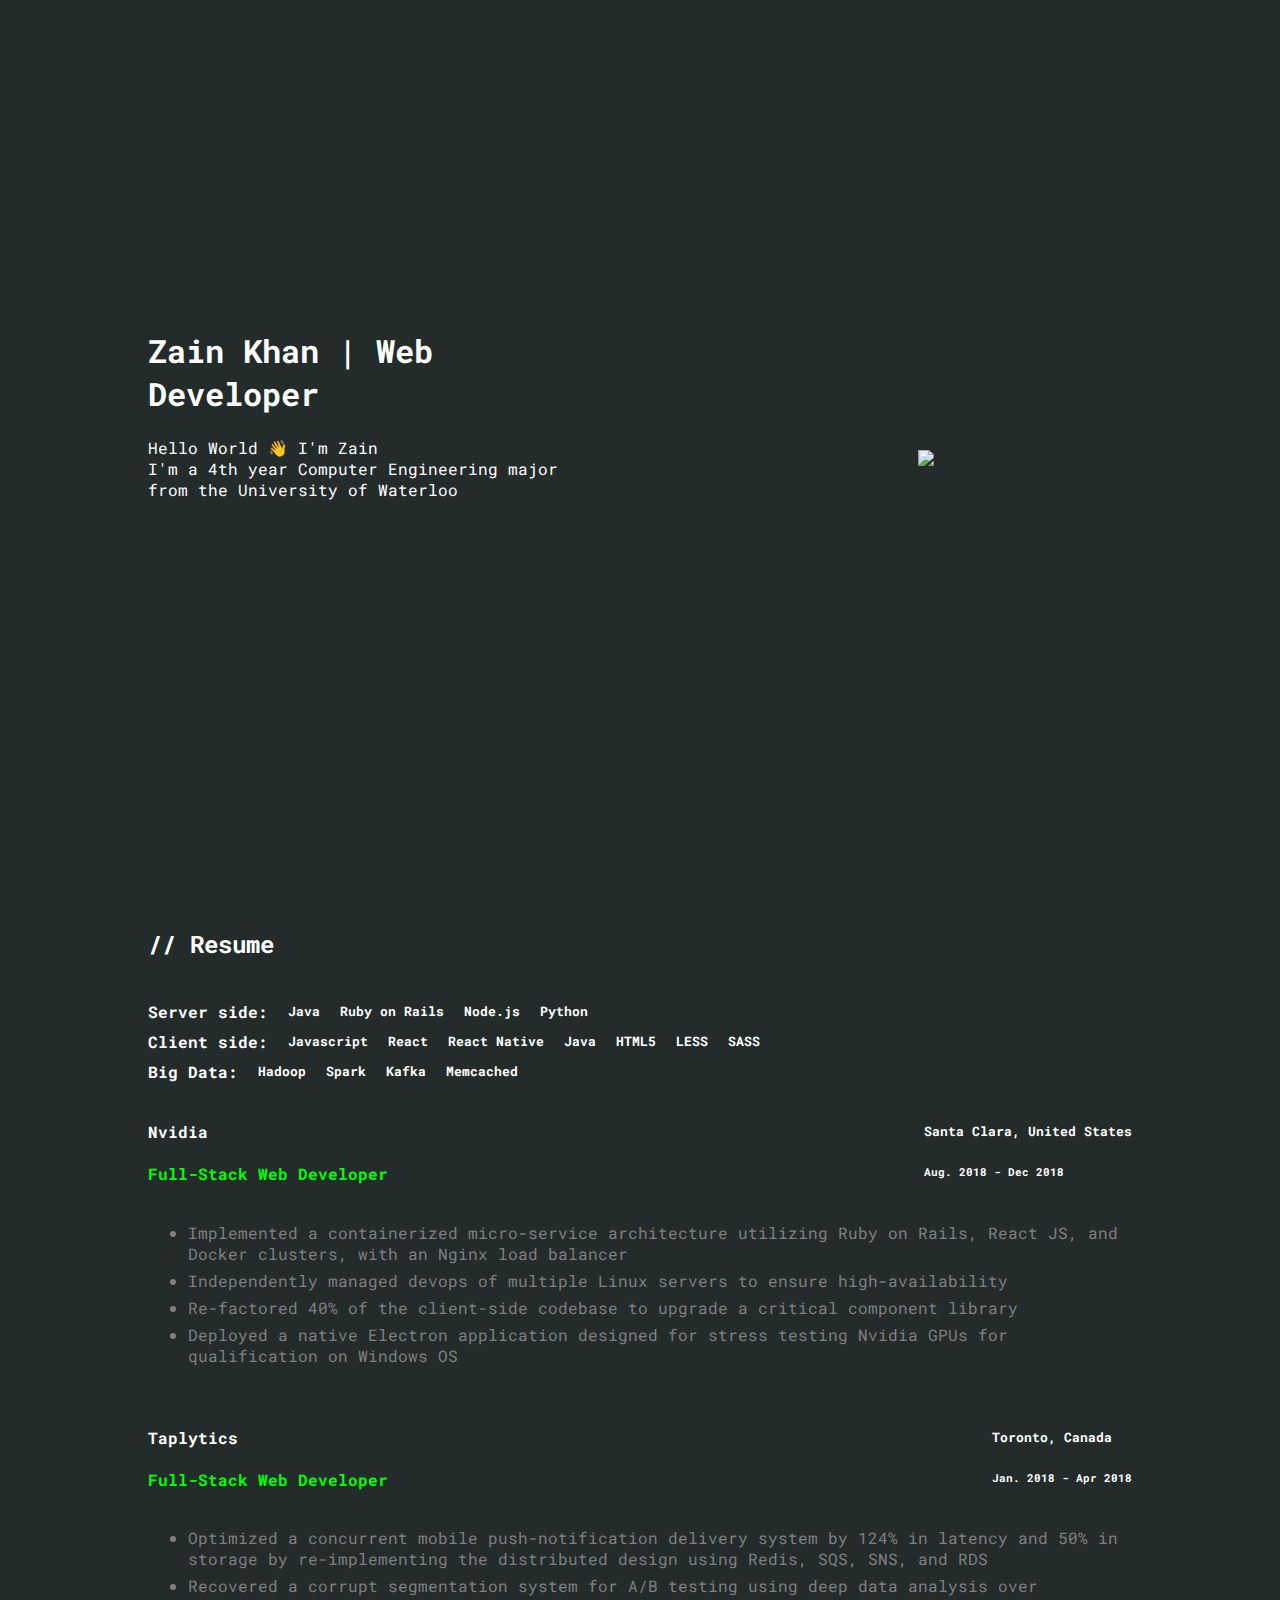
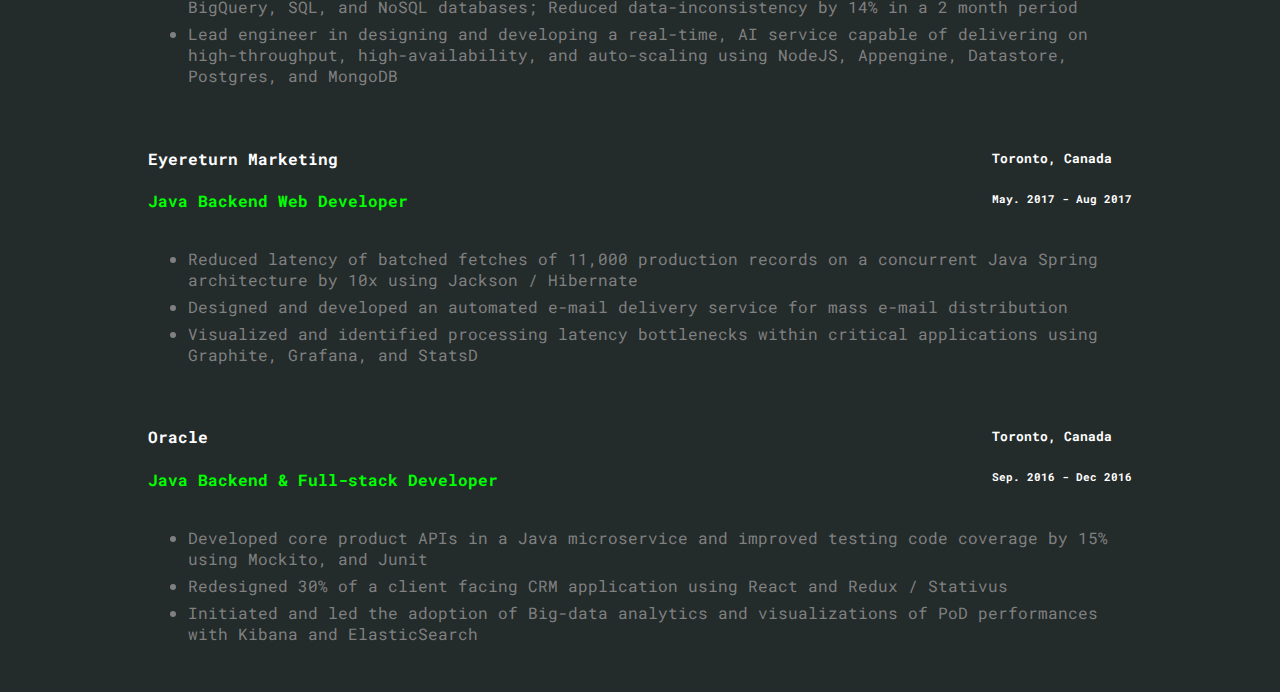
==== index.html @ 13988e7b "Changed site layout again" ====
<html>
    <head>
        <link rel="stylesheet" type="text/css" href="new-style.css">
        <link rel="stylesheet" type="text/css" href="loader.css">
        <link href='https://fonts.googleapis.com/css?family=Roboto Mono' rel='stylesheet'>
        <script src="https://cdnjs.cloudflare.com/ajax/libs/jquery/3.4.1/jquery.min.js">
        </script>
        <script src="https://unpkg.com/scrollreveal"></script>
        <title>Zain's Portfolio</title>
    </head>
    <body>
<!--
        <div class="loading-container">
            <div class="holder">
                <div class="box"></div>
            </div>
            <div class="holder">
                <div class="box"></div>
            </div>
            <div class="holder">
                <div class="box"></div>
            </div>
        </div>
-->
        <div class="main-container">
            <header>
                <div class="bio">
                    <h1 class="anim my-name">Zain Khan | Web Developer</h1>
                    <p class="anim">
                        Hello World 👋 I'm Zain<br>
                        I'm a 4th year Computer Engineering major from the University of Waterloo <br>
<!--                        I specialize in Backend & Frontend web development-->
                    </p>
                </div>
                <img class="anim profile-pic" src="https://picsum.photos/300/400">
            </header>
            <div class="resume">
                <h2>// Resume</h2>
                <div class="anim skills">
                    <div class="skill-section"> <!-- repeatable -->
                        <section class="skill-body">
                            <h4>Server side:</h4>
                            <div class="skill">
                                <h5>Java</h5>
                            </div>
                            <div class="skill">
                                <h5>Ruby on Rails</h5>
                            </div>
                            <div class="skill">
                                <h5>Node.js</h5>
                            </div>
                            <div class="skill">
                                <h5>Python</h5>
                            </div>
                        </section>
                    </div>
                    <div class="skill-section"> <!-- repeatable -->
                        <section class="skill-body">
                            <h4>Client side:</h4>
                            <div class="skill">
                                <h5>Javascript</h5>
                            </div>
                            <div class="skill">
                                <h5>React</h5>
                            </div>
                            <div class="skill">
                                <h5>React Native</h5>
                            </div>
                            <div class="skill">
                                <h5>Java</h5>
                            </div>
                            <div class="skill">
                                <h5>HTML5</h5>
                            </div>
                            <div class="skill">
                                <h5>LESS</h5>
                            </div>
                            <div class="skill">
                                <h5>SASS</h5>
                            </div>
                        </section>
                    </div>
                    <div class="skill-section"> <!-- repeatable -->
                        <section class="skill-body">
                            <h4>Big Data:</h4>
                            <div class="skill">
                                <h5>Hadoop</h5>
                            </div>
                            <div class="skill">
                                <h5>Spark</h5>
                            </div>
                            <div class="skill">
                                <h5>Kafka</h5>
                            </div>
                            <div class="skill">
                                <h5>Memcached</h5>
                            </div>
                        </section>
                    </div>
                </div>
                <div class="anim experience">
                    <div class="job">
                        <div class="job-meta">
                            <div class="job-meta-left">
                                <h4 class="job-name">Nvidia</h4>
                                <h4 class="job-title">Full-Stack Web Developer</h4>
                            </div>
                            <div class="job-meta-right">
                                <h5 class="job-location">Santa Clara, United States</h5>
                                <h6 class="job-date">Aug. 2018 - Dec 2018</h6>
                            </div>
                        </div>
                        <div class="job-body">
                            <ul>
                                <li>Implemented a containerized micro-service architecture utilizing Ruby on Rails, React JS, and Docker clusters, with an Nginx load balancer</li>
                                <li>Independently managed devops of multiple Linux servers to ensure high-availability</li>
                                <li>Re-factored 40% of the client-side codebase to upgrade a critical component library</li>
                                <li>Deployed a native Electron application designed for stress testing Nvidia GPUs for qualification on Windows OS</li>
                            </ul>
                        </div>
                    </div>
                    <div class="anim job">
                        <div class="job-meta">
                            <div class="job-meta-left">
                                <h4 class="job-name">Taplytics</h4>
                                <h4 class="job-title">Full-Stack Web Developer</h4>
                            </div>
                            <div class="job-meta-right">
                                <h5 class="job-location">Toronto, Canada</h5>
                                <h6 class="job-date">Jan. 2018 - Apr 2018</h6>
                            </div>
                        </div>
                        <div class="job-body">
                            <ul>
                                <li>Optimized a concurrent mobile push-notification delivery system by 124% in latency and 50% in storage by re-implementing the distributed
design using Redis, SQS, SNS, and RDS</li>
                                <li>Recovered a corrupt segmentation system for A/B testing using deep data analysis over BigQuery, SQL, and NoSQL databases;
Reduced data-inconsistency by 14% in a 2 month period</li>
                                <li>Lead engineer in designing and developing a real-time, AI service capable of delivering on high-throughput, high-availability, and auto-scaling
using NodeJS, Appengine, Datastore, Postgres, and MongoDB</li>
                            </ul>
                        </div>
                    </div>
                    <div class="anim job">
                        <div class="job-meta">
                            <div class="job-meta-left">
                                <h4 class="job-name">Eyereturn Marketing</h4>
                                <h4 class="job-title">Java Backend Web Developer</h4>
                            </div>
                            <div class="job-meta-right">
                                <h5 class="job-location">Toronto, Canada</h5>
                                <h6 class="job-date">May. 2017 - Aug 2017</h6>
                            </div>
                        </div>
                        <div class="job-body">
                            <ul>
                                <li>Reduced latency of batched fetches of 11,000 production records on a concurrent Java Spring architecture by 10x using Jackson / Hibernate</li>
                                <li>Designed and developed an automated e-mail delivery service for mass e-mail distribution</li>
                                <li>Visualized and identified processing latency bottlenecks within critical applications using Graphite, Grafana, and StatsD</li>
                            </ul>
                        </div>
                    </div>
                    <div class="anim job">
                        <div class="job-meta">
                            <div class="job-meta-left">
                                <h4 class="job-name">Oracle</h4>
                                <h4 class="job-title">Java Backend & Full-stack Developer</h4>
                            </div>
                            <div class="job-meta-right">
                                <h5 class="job-location">Toronto, Canada</h5>
                                <h6 class="job-date">Sep. 2016 - Dec 2016</h6>
                            </div>
                        </div>
                        <div class="job-body">
                            <ul>
                                <li>Developed core product APIs in a Java microservice and improved testing code coverage by 15% using Mockito, and Junit</li>
                                <li>Redesigned 30% of a client facing CRM application using React and Redux / Stativus</li>
                                <li>Initiated and led the adoption of Big-data analytics and visualizations of PoD performances with Kibana and ElasticSearch</li>
                            </ul>
                        </div>
                    </div>
                    
                </div>
            </div>
            <footer>
                <!--insert footer markup -->
            </footer>
        </div>
    </body>
    <script>
//        $(function() {
//            // setTimeout() function will be fired after page is loaded
//            // it will wait for 5 sec. and then will fire
//            // $("#successMessage").hide() function
//            setTimeout(function() {
//                $(".loading-container").fadeOut();
//                
//            }, 1000);
//        });
        window.sr = ScrollReveal();
        sr.reveal('.anim', {delay:500});

//        ScrollReveal().reveal('.image');
    </script>
</html>
---- new-style.css ----
body {
  background: #232b2b;
    font-family: 'Roboto Mono';
}

.main-container {
    display: grid;
    grid-template-columns: 1fr 7fr 1fr;
/*    grid-auto-rows: 1fr 2fr;*/
    grid-template-areas: 
        ". header ."
        ". resume ."
}

.bio {
    grid-area: bio;
}

.profile-pic {
    grid-area: profile-pic;
    align-self: center;
    justify-self: center;
}

header {
    grid-area: header;
    display: grid;
    grid-template-columns: 2fr 2fr;
    grid-template-rows: 1fr 1fr 1fr;
    grid-column-gap: 10em;
    grid-template-areas: 
        ". profile-pic"
        "bio profile-pic"
        ". profile-pic";
    height: 100vh;
/*    margin: 100px 0 100px 0;*/
/*
    margin-left: 120px;
    margin-top: 100px; 
*/
}


.resume {
    grid-area: resume;
}

.skills {
    margin-bottom: 30px;
}

.skill-section {
    height: 30px;
}

.skill-body {
    display: flex;
}

.skill {
    margin-left: 20px;
}

.job {
    margin-bottom: 40px;
}
.job-meta {
    display: flex;
}

.job-meta-right {
    margin-left: auto;
}

.job-title {
    color: #00FF00;
}

li {
    margin-bottom: 6px;
    color: grey;
}

h1, p, h2, h3, h4, h5, h6, ul {
    color: white;
}


/*Responsive code
@media screen and (min-width: 34em) {
.site {
    ...
    }
}

*/
---- loader.css ----
*, *:before, *:after {
  box-sizing: border-box;
}

.loading-container {
  position: absolute;
  top: 50%;
  left: 50%;
  -webkit-transform: translate(-50%, -50%);
          transform: translate(-50%, -50%);
  -webkit-transform-style: preserve-3d;
          transform-style: preserve-3d;
  -webkit-perspective: 2000px;
          perspective: 2000px;
  -webkit-transform: rotateX(-30deg) rotateY(-45deg);
          transform: rotateX(-30deg) rotateY(-45deg);
}

.holder {
  position: absolute;
  top: 50%;
  left: 50%;
  -webkit-transform: translate(-50%, -50%);
          transform: translate(-50%, -50%);
  -webkit-transform-style: preserve-3d;
          transform-style: preserve-3d;
  -webkit-transform: translate3d(0em, 3em, 1.5em);
          transform: translate3d(0em, 3em, 1.5em);
}
.holder:last-child {
  -webkit-transform: rotateY(-90deg) rotateX(90deg) translate3d(0, 3em, 1.5em);
          transform: rotateY(-90deg) rotateX(90deg) translate3d(0, 3em, 1.5em);
}
.holder:first-child {
  -webkit-transform: rotateZ(-90deg) rotateX(-90deg) translate3d(0, 3em, 1.5em);
          transform: rotateZ(-90deg) rotateX(-90deg) translate3d(0, 3em, 1.5em);
}
.holder:nth-child(1) .box {
  background-color: #1FBCD3;
}
.holder:nth-child(1) .box:before {
  background-color: #126d7a;
}
.holder:nth-child(1) .box:after {
  background-color: #1894a7;
}
.holder:nth-child(2) .box {
  background-color: #CBE2B4;
}
.holder:nth-child(2) .box:before {
  background-color: #98c66a;
}
.holder:nth-child(2) .box:after {
  background-color: #b2d48f;
}
.holder:nth-child(3) .box {
  background-color: #F6B6CA;
}
.holder:nth-child(3) .box:before {
  background-color: #eb5b88;
}
.holder:nth-child(3) .box:after {
  background-color: #f089a9;
}

.box {
  position: absolute;
  top: 50%;
  left: 50%;
  -webkit-transform: translate(-50%, -50%);
          transform: translate(-50%, -50%);
  -webkit-transform-style: preserve-3d;
          transform-style: preserve-3d;
  -webkit-animation: ani-box 6s infinite;
          animation: ani-box 6s infinite;
  width: 3em;
  height: 3em;
}
.box:before, .box:after {
  position: absolute;
  width: 100%;
  height: 100%;
  content: "";
}
.box:before {
  left: 100%;
  bottom: 0;
  -webkit-transform: rotateY(90deg);
          transform: rotateY(90deg);
  -webkit-transform-origin: 0 50%;
          transform-origin: 0 50%;
}
.box:after {
  left: 0;
  bottom: 100%;
  -webkit-transform: rotateX(90deg);
          transform: rotateX(90deg);
  -webkit-transform-origin: 0 100%;
          transform-origin: 0 100%;
}

@-webkit-keyframes ani-box {
  8.33% {
    -webkit-transform: translate3d(-50%, -50%, 0) scaleZ(2);
            transform: translate3d(-50%, -50%, 0) scaleZ(2);
  }
  16.7% {
    -webkit-transform: translate3d(-50%, -50%, -3em) scaleZ(1);
            transform: translate3d(-50%, -50%, -3em) scaleZ(1);
  }
  25% {
    -webkit-transform: translate3d(-50%, -100%, -3em) scaleY(2);
            transform: translate3d(-50%, -100%, -3em) scaleY(2);
  }
  33.3% {
    -webkit-transform: translate3d(-50%, -150%, -3em) scaleY(1);
            transform: translate3d(-50%, -150%, -3em) scaleY(1);
  }
  41.7% {
    -webkit-transform: translate3d(-100%, -150%, -3em) scaleX(2);
            transform: translate3d(-100%, -150%, -3em) scaleX(2);
  }
  50% {
    -webkit-transform: translate3d(-150%, -150%, -3em) scaleX(1);
            transform: translate3d(-150%, -150%, -3em) scaleX(1);
  }
  58.3% {
    -webkit-transform: translate3d(-150%, -150%, 0) scaleZ(2);
            transform: translate3d(-150%, -150%, 0) scaleZ(2);
  }
  66.7% {
    -webkit-transform: translate3d(-150%, -150%, 0) scaleZ(1);
            transform: translate3d(-150%, -150%, 0) scaleZ(1);
  }
  75% {
    -webkit-transform: translate3d(-150%, -100%, 0) scaleY(2);
            transform: translate3d(-150%, -100%, 0) scaleY(2);
  }
  83.3% {
    -webkit-transform: translate3d(-150%, -50%, 0) scaleY(1);
            transform: translate3d(-150%, -50%, 0) scaleY(1);
  }
  91.7% {
    -webkit-transform: translate3d(-100%, -50%, 0) scaleX(2);
            transform: translate3d(-100%, -50%, 0) scaleX(2);
  }
  100% {
    -webkit-transform: translate3d(-50%, -50%, 0) scaleX(1);
            transform: translate3d(-50%, -50%, 0) scaleX(1);
  }
}

@keyframes ani-box {
  8.33% {
    -webkit-transform: translate3d(-50%, -50%, 0) scaleZ(2);
            transform: translate3d(-50%, -50%, 0) scaleZ(2);
  }
  16.7% {
    -webkit-transform: translate3d(-50%, -50%, -3em) scaleZ(1);
            transform: translate3d(-50%, -50%, -3em) scaleZ(1);
  }
  25% {
    -webkit-transform: translate3d(-50%, -100%, -3em) scaleY(2);
            transform: translate3d(-50%, -100%, -3em) scaleY(2);
  }
  33.3% {
    -webkit-transform: translate3d(-50%, -150%, -3em) scaleY(1);
            transform: translate3d(-50%, -150%, -3em) scaleY(1);
  }
  41.7% {
    -webkit-transform: translate3d(-100%, -150%, -3em) scaleX(2);
            transform: translate3d(-100%, -150%, -3em) scaleX(2);
  }
  50% {
    -webkit-transform: translate3d(-150%, -150%, -3em) scaleX(1);
            transform: translate3d(-150%, -150%, -3em) scaleX(1);
  }
  58.3% {
    -webkit-transform: translate3d(-150%, -150%, 0) scaleZ(2);
            transform: translate3d(-150%, -150%, 0) scaleZ(2);
  }
  66.7% {
    -webkit-transform: translate3d(-150%, -150%, 0) scaleZ(1);
            transform: translate3d(-150%, -150%, 0) scaleZ(1);
  }
  75% {
    -webkit-transform: translate3d(-150%, -100%, 0) scaleY(2);
            transform: translate3d(-150%, -100%, 0) scaleY(2);
  }
  83.3% {
    -webkit-transform: translate3d(-150%, -50%, 0) scaleY(1);
            transform: translate3d(-150%, -50%, 0) scaleY(1);
  }
  91.7% {
    -webkit-transform: translate3d(-100%, -50%, 0) scaleX(2);
            transform: translate3d(-100%, -50%, 0) scaleX(2);
  }
  100% {
    -webkit-transform: translate3d(-50%, -50%, 0) scaleX(1);
            transform: translate3d(-50%, -50%, 0) scaleX(1);
  }
}
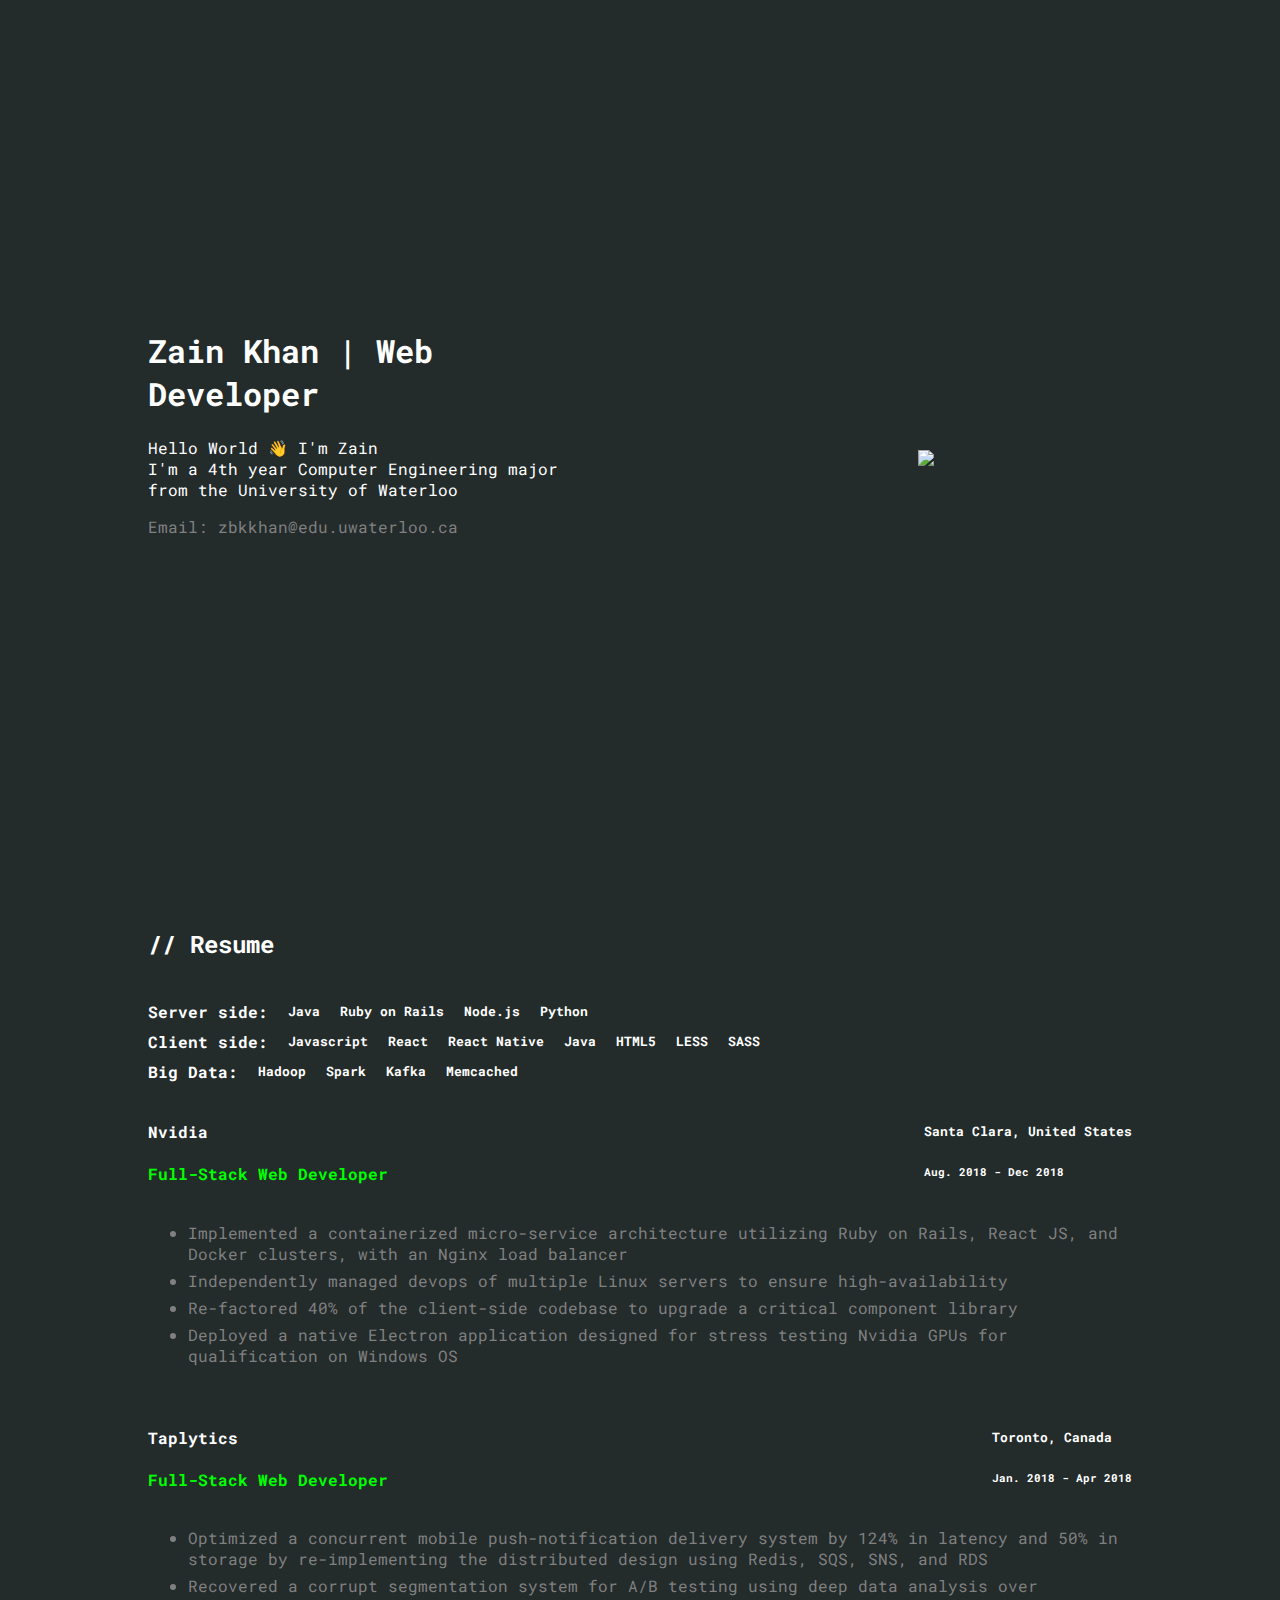
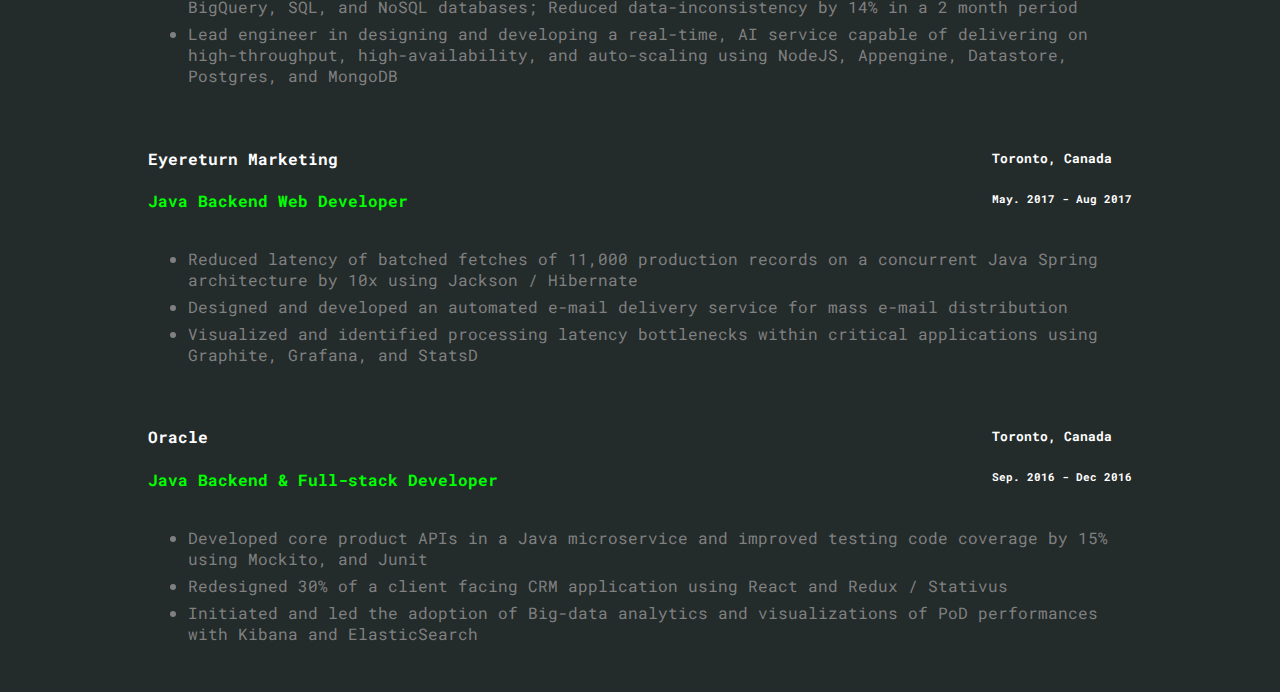
==== commit 032fd319: "Added email" ====
--- a/index.html
+++ b/index.html
@@ -31,6 +31,7 @@
                         I'm a 4th year Computer Engineering major from the University of Waterloo <br>
 <!--                        I specialize in Backend & Frontend web development-->
                     </p>
+                    <span>Email: zbkkhan@edu.uwaterloo.ca</span>
                 </div>
                 <img class="anim profile-pic" src="https://picsum.photos/300/400">
             </header>
--- a/new-style.css
+++ b/new-style.css
@@ -85,6 +85,10 @@
     color: white;
 }
 
+span {
+    color: grey;
+}
+
 
 /*Responsive code
 @media screen and (min-width: 34em) {
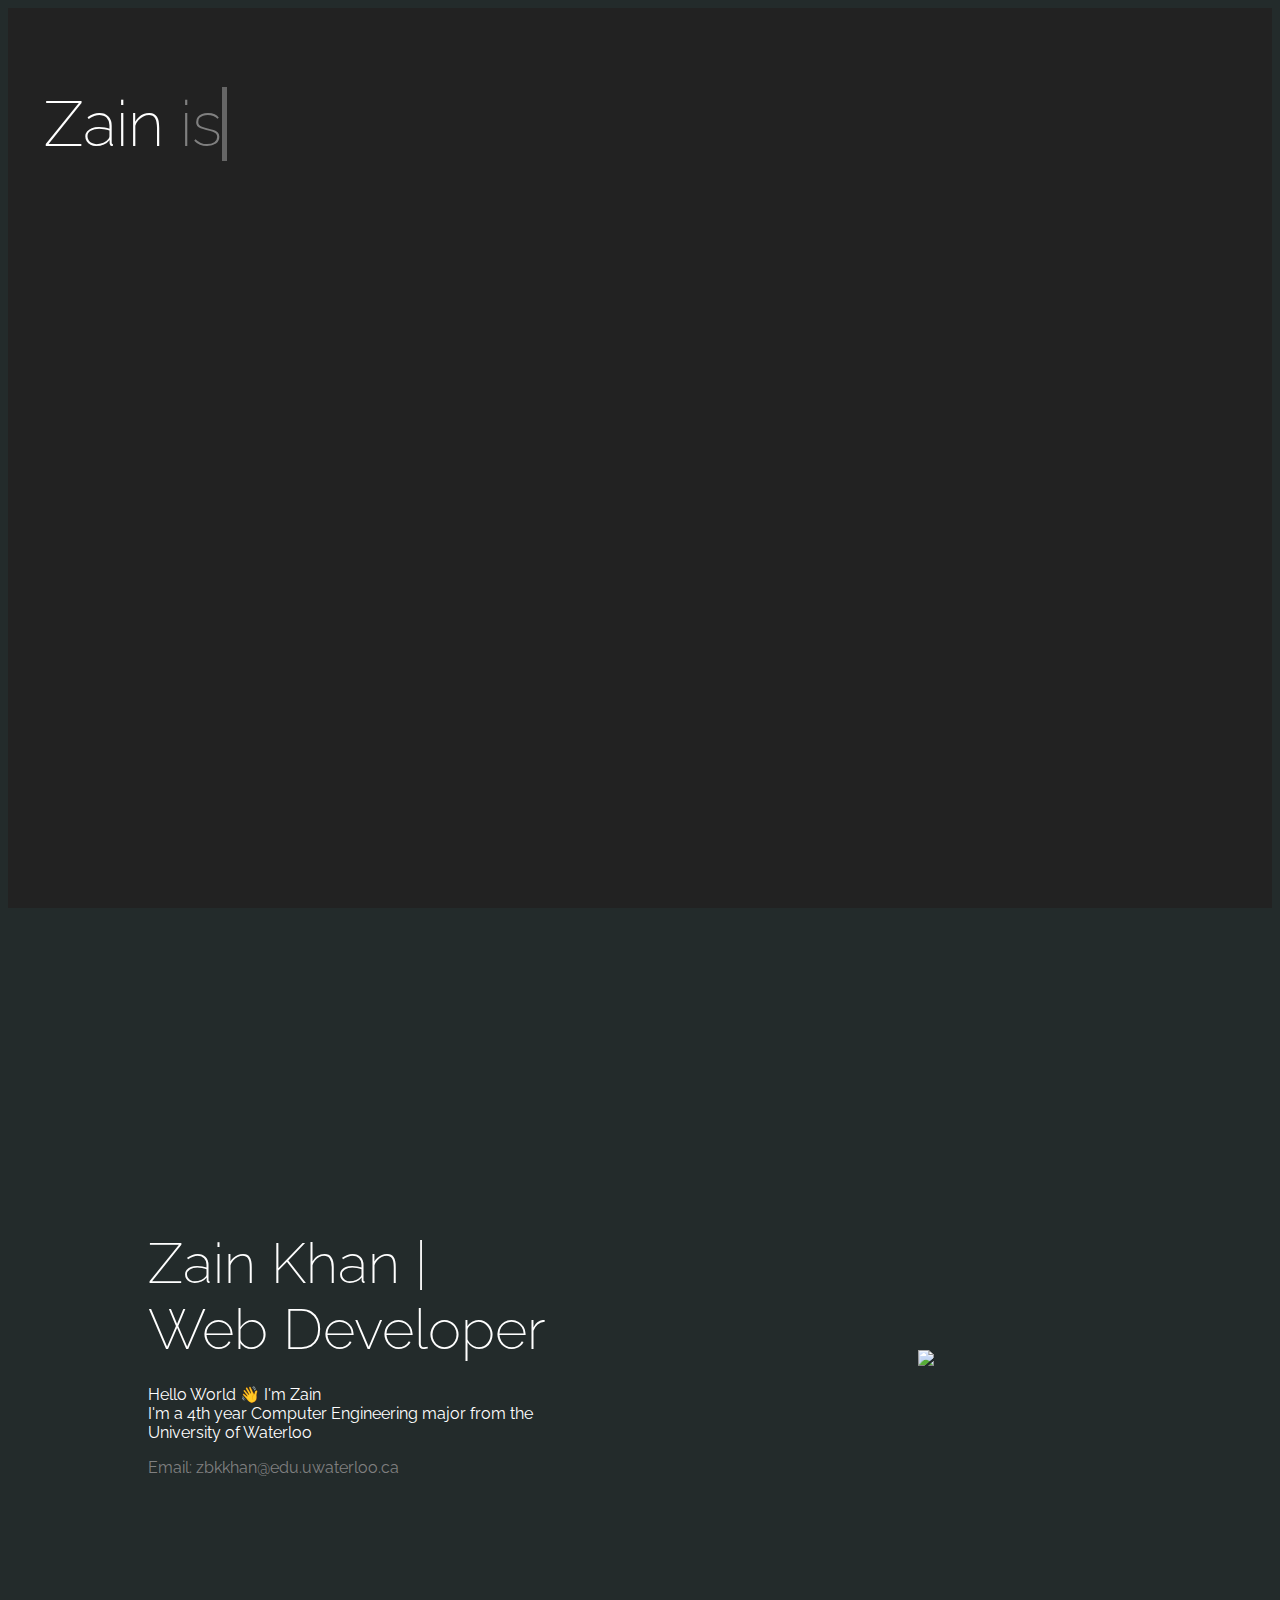
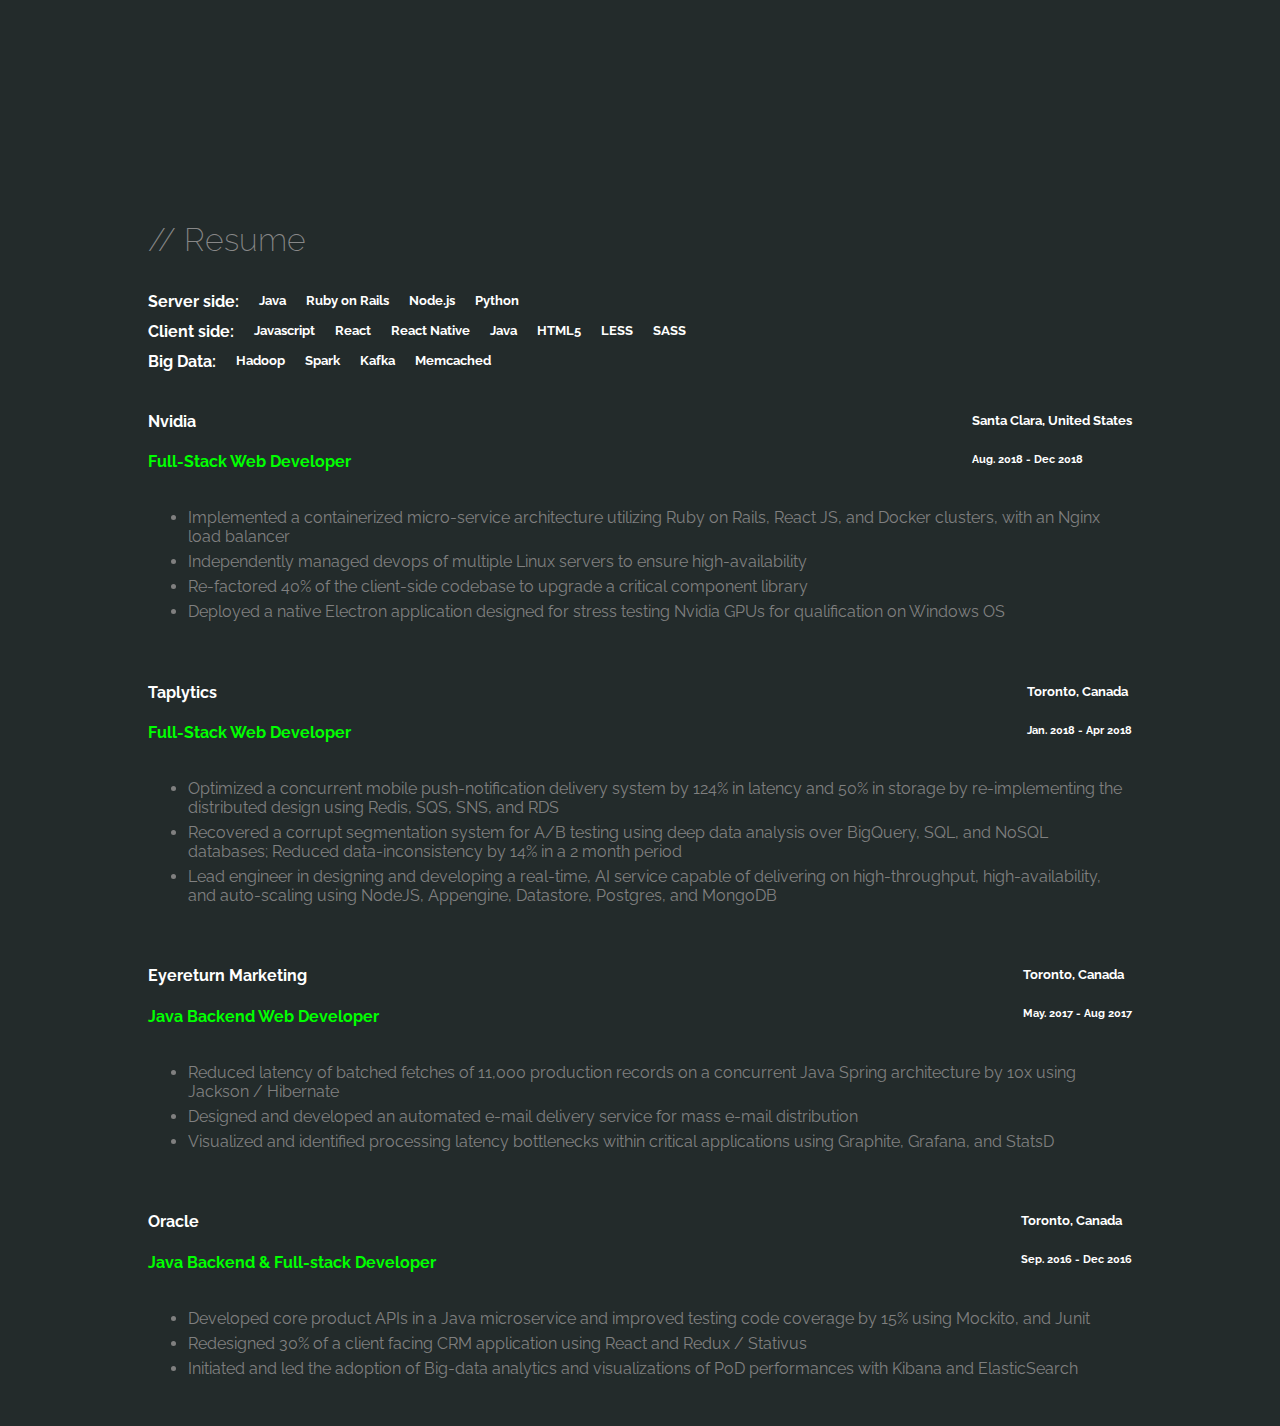
==== commit 215e18d9: "Added typing effect" ====
--- a/index.html
+++ b/index.html
@@ -1,11 +1,14 @@
 <html>
     <head>
         <link rel="stylesheet" type="text/css" href="new-style.css">
+        <link rel="stylesheet" type="text/css" href="typing-effect.css">
         <link rel="stylesheet" type="text/css" href="loader.css">
-        <link href='https://fonts.googleapis.com/css?family=Roboto Mono' rel='stylesheet'>
+<!--        <link href='https://fonts.googleapis.com/css?family=Roboto Mono' rel='stylesheet'>-->
+        <link href="https://fonts.googleapis.com/css?family=Raleway:200,100,400" rel="stylesheet" type="text/css" />
         <script src="https://cdnjs.cloudflare.com/ajax/libs/jquery/3.4.1/jquery.min.js">
         </script>
         <script src="https://unpkg.com/scrollreveal"></script>
+        <script src="typing-effect.js"></script>
         <title>Zain's Portfolio</title>
     </head>
     <body>
@@ -23,6 +26,14 @@
         </div>
 -->
         <div class="main-container">
+            <div class="typing-effect">
+                <h1>Zain 
+                  <span
+                     class="txt-rotate"
+                     data-period="200"
+                     data-rotate='[ "is a Backend Developer.", "is a Frontend Developer.", "loves Machine Learning.", "is Fun!" ]'></span>
+                </h1>
+            </div>
             <header>
                 <div class="bio">
                     <h1 class="anim my-name">Zain Khan | Web Developer</h1>
@@ -31,7 +42,7 @@
                         I'm a 4th year Computer Engineering major from the University of Waterloo <br>
 <!--                        I specialize in Backend & Frontend web development-->
                     </p>
-                    <span>Email: zbkkhan@edu.uwaterloo.ca</span>
+                    <span class="anim">Email: zbkkhan@edu.uwaterloo.ca</span>
                 </div>
                 <img class="anim profile-pic" src="https://picsum.photos/300/400">
             </header>
--- a/new-style.css
+++ b/new-style.css
@@ -1,15 +1,23 @@
 body {
   background: #232b2b;
-    font-family: 'Roboto Mono';
+/*    font-family: 'Roboto Mono';*/
+    font-family: 'Raleway', sans-serif;
 }
 
 .main-container {
     display: grid;
     grid-template-columns: 1fr 7fr 1fr;
-/*    grid-auto-rows: 1fr 2fr;*/
-    grid-template-areas: 
+    grid-template-areas:
+        "typing-effect typing-effect typing-effect"
         ". header ."
         ". resume ."
+}
+
+.typing-effect {
+    grid-area: typing-effect;
+    height: 100vh;
+/*    display: flex;*/
+    align-items: center;
 }
 
 .bio {
@@ -33,11 +41,6 @@
         "bio profile-pic"
         ". profile-pic";
     height: 100vh;
-/*    margin: 100px 0 100px 0;*/
-/*
-    margin-left: 120px;
-    margin-top: 100px; 
-*/
 }
 
 
--- a/typing-effect.css
+++ b/typing-effect.css
@@ -0,0 +1,17 @@
+.typing-effect {
+  font-family: 'Raleway', sans-serif;
+  padding: 3em 2em;
+  font-size: 18px;
+  background: #222;
+  color: #aaa
+}
+
+h1,h2 {
+  font-weight: 200;
+  margin: 0.4em 0;
+}
+h1 { font-size: 3.5em; }
+h2 {
+  color: #888;
+  font-size: 2em;
+}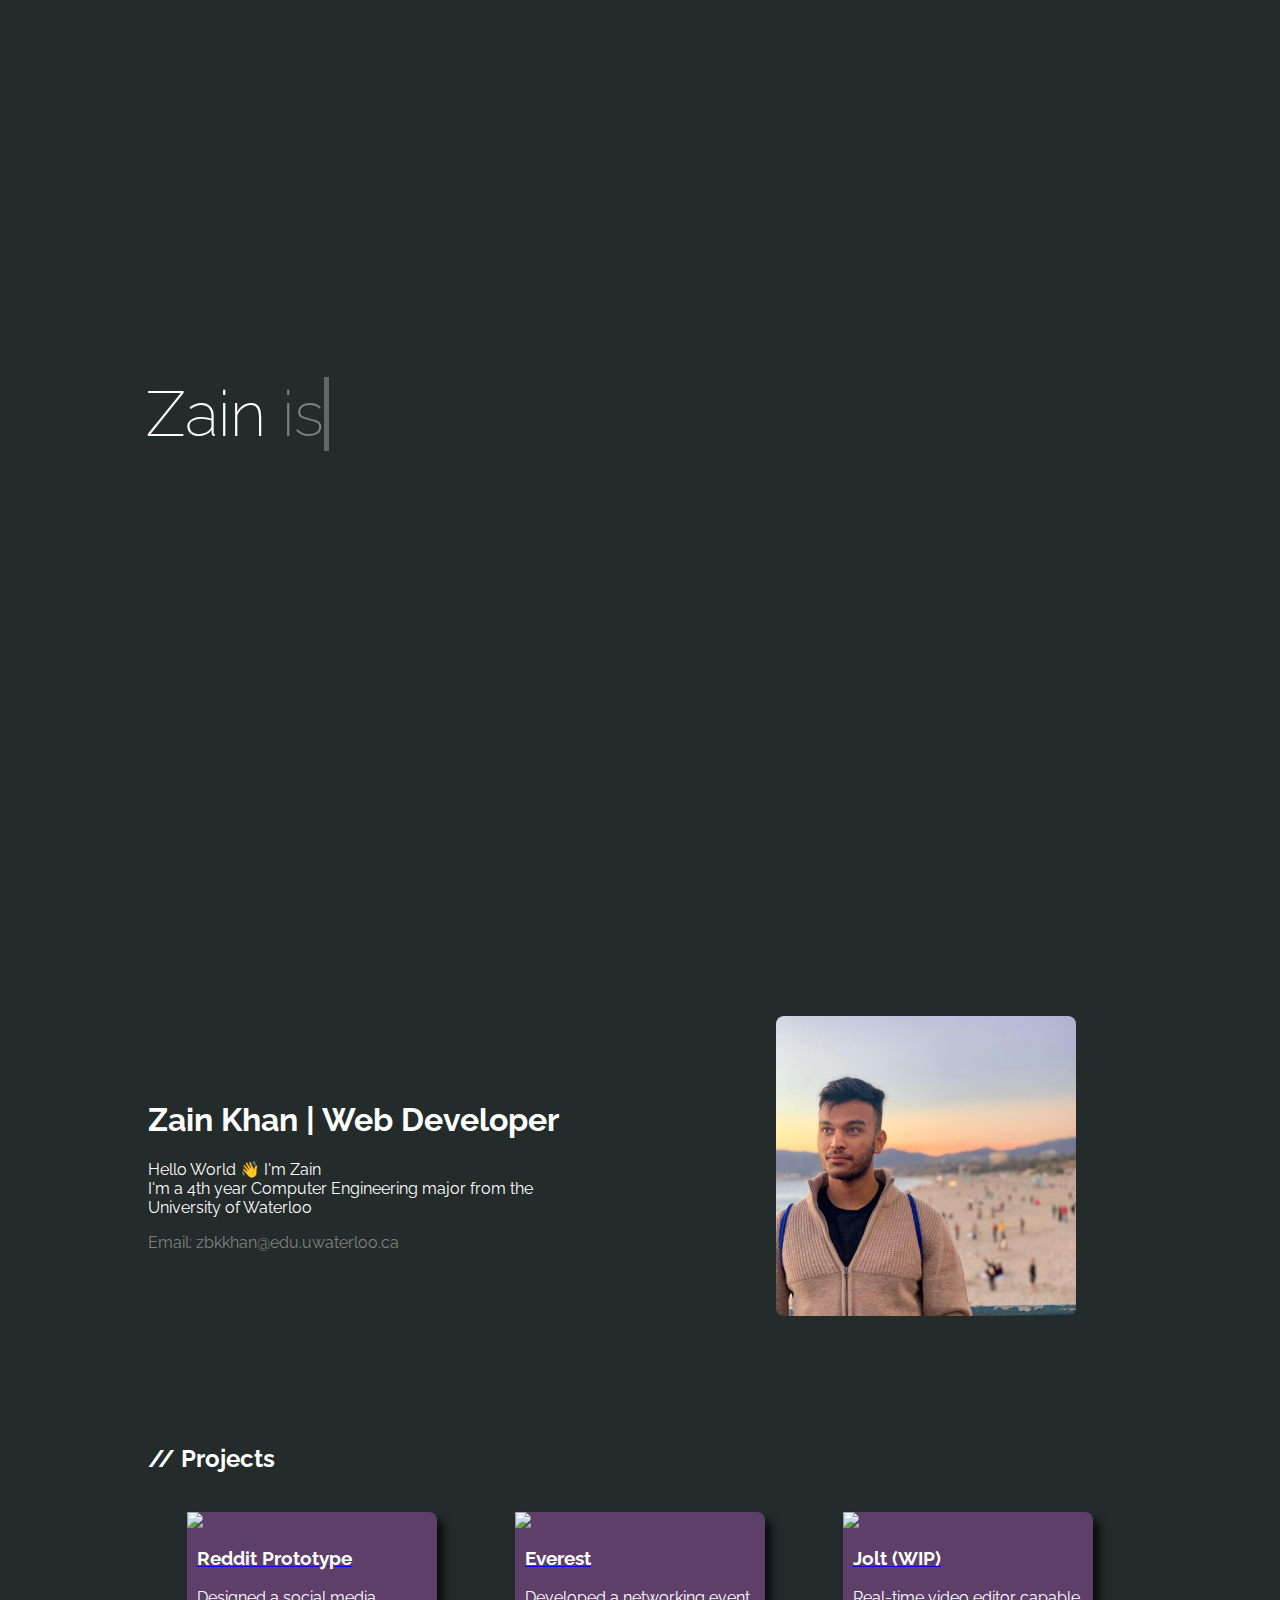
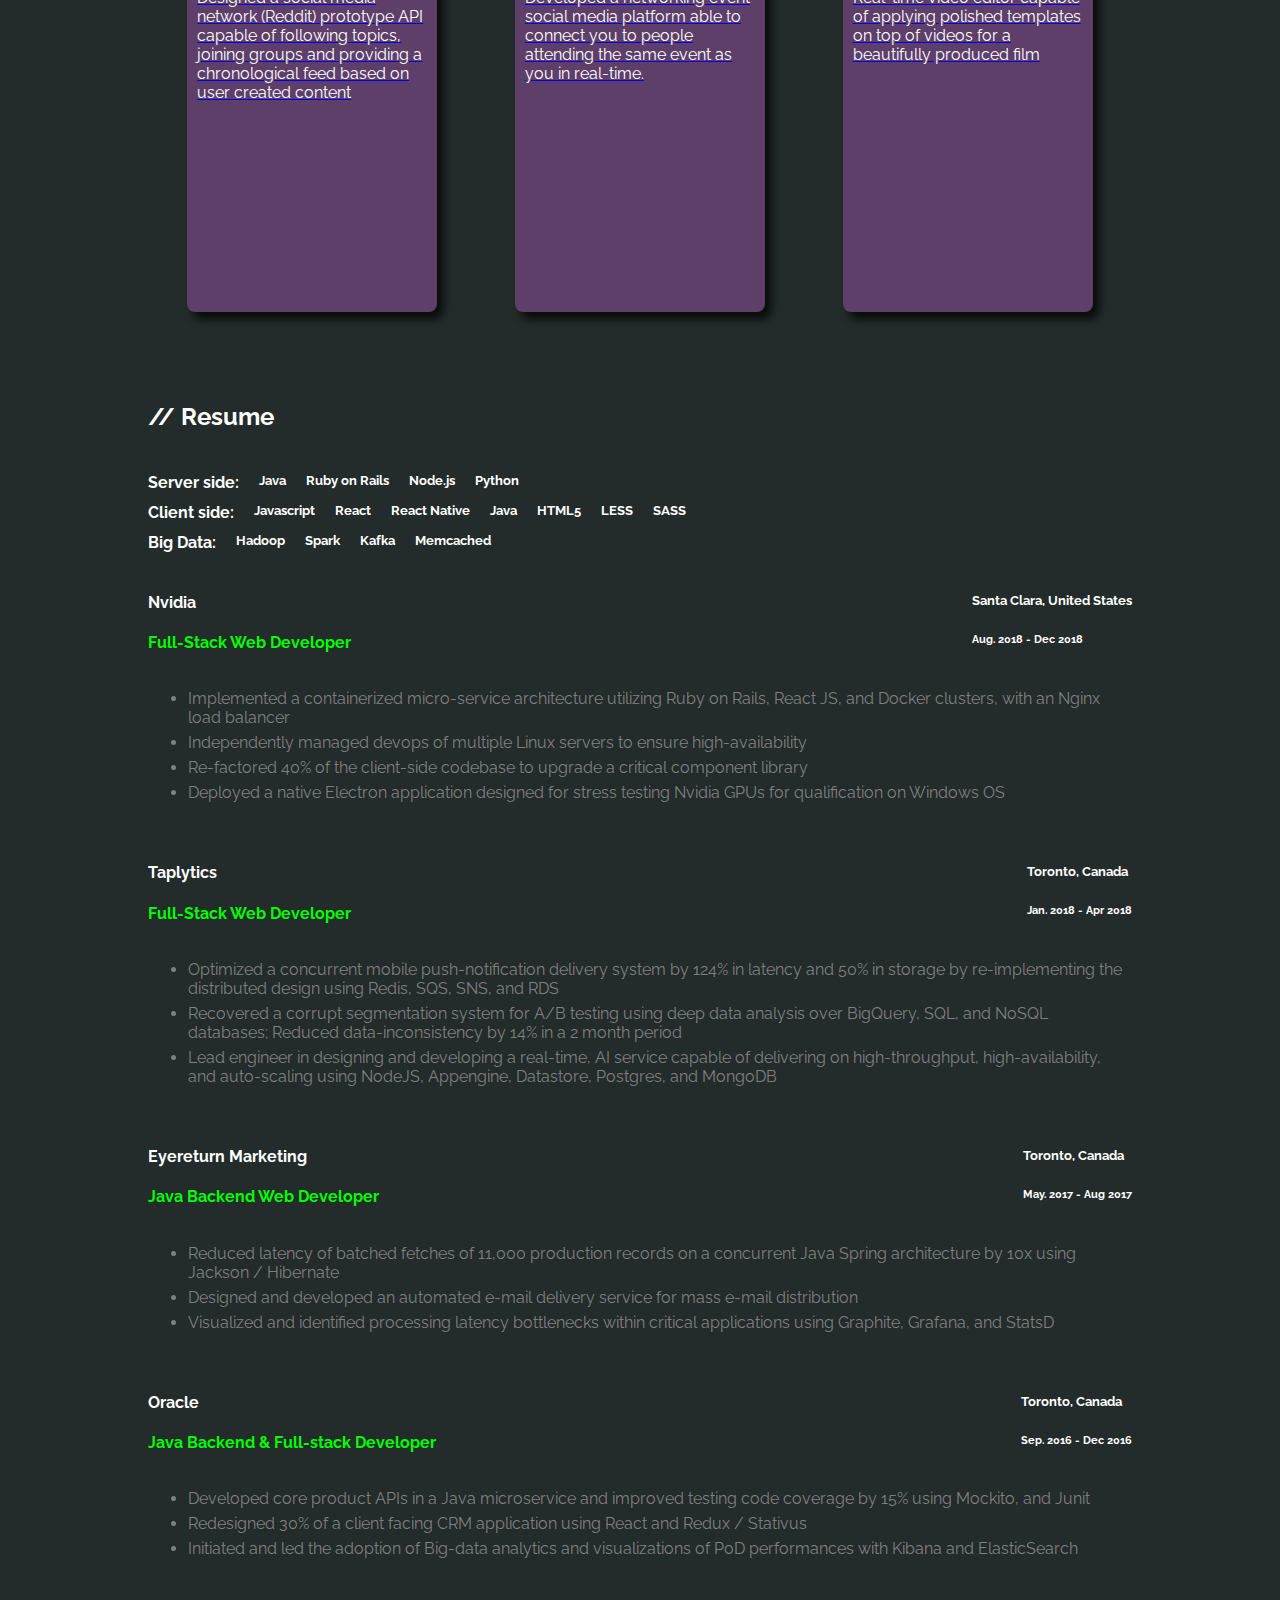
==== commit 7f38ac31: "Added projects section" ====
--- a/index.html
+++ b/index.html
@@ -44,8 +44,46 @@
                     </p>
                     <span class="anim">Email: zbkkhan@edu.uwaterloo.ca</span>
                 </div>
-                <img class="anim profile-pic" src="https://picsum.photos/300/400">
+<!--                <img class="anim profile-pic" src="https://picsum.photos/300/400">-->
+                <img class="anim profile-pic" src="zain_pic.jpg">
+
             </header>
+            
+            <div class = "projects">
+                <h2>// Projects</h2>
+                <div class= "projects-data">
+                    <a href="https://github.com/zbkkhan/Social_Network_Prototype" target="_blank">
+                    <section class="anim project">
+                        <img src="https://picsum.photos/250/200?blur=2&random=1">
+                        <section class="project-desc">
+                            <h3>Reddit Prototype</h3>
+                            <p>Designed a social media network (Reddit) prototype API capable of following topics, joining groups and providing a chronological feed based on user created content</p>
+                        </section>
+                    </section>
+                    </a>
+                    <a href="https://github.com/zbkkhan/everestback" target="_blank">
+                    <section class=" anim project">
+                        <img src="https://picsum.photos/250/200?blur=2&random=2">
+                        <section class="project-desc">
+                            <h3>Everest</h3>
+                            <p>Developed a networking event social media platform able to connect you to people attending the same event as you in real-time.</p>
+                        </section>
+                    </section>
+                    </a>
+                    <a href="https://github.com/zbkkhan/jolt" target="_blank">
+                    <section class=" anim project">
+                        <img src="https://picsum.photos/250/200?blur=2&random=3">
+                        <section class="project-desc">
+                            <h3>Jolt (WIP)</h3>
+                            <p>Real-time video editor capable of applying polished templates on top of videos for a beautifully produced film</p>
+                        </section>
+                    </section>
+                    </a>
+                    
+                </div>
+            </div>
+            
+            
             <div class="resume">
                 <h2>// Resume</h2>
                 <div class="anim skills">
--- a/new-style.css
+++ b/new-style.css
@@ -10,7 +10,52 @@
     grid-template-areas:
         "typing-effect typing-effect typing-effect"
         ". header ."
+        ". projects ."
         ". resume ."
+}
+
+.projects {
+    grid-area: projects;
+    margin-bottom: 70px;
+}
+
+.projects-data {
+    display: flex;
+    flex-direction: row;
+    flex-wrap: wrap;
+    justify-content: space-around;
+}
+
+.project {
+/*    background-image: url("https://picsum.photos/100/100");*/
+    margin-top: 20px;
+    border-radius: 8px;
+    width: 250px;
+    height: 400px;
+    -webkit-box-shadow: 6px 7px 9px 0px rgba(0,0,0,0.75);
+    -moz-box-shadow: 6px 7px 9px 0px rgba(0,0,0,0.75);
+    box-shadow: 6px 7px 9px 0px rgba(0,0,0,0.75);
+    background-color: #5D3F6A;
+}
+
+.project:hover {
+    -webkit-box-shadow: 2px 3px 13px -2px rgba(0,0,0,0.75);
+    -moz-box-shadow: 2px 3px 13px -2px rgba(0,0,0,0.75);
+    box-shadow: 2px 3px 13px -2px rgba(0,0,0,0.75);
+}
+
+.project-desc {
+    padding: 0px 10px 0 10px;
+}
+
+.project-image {
+    height: 100px;
+    width: 100%;
+    
+}
+.project-image img {
+    height: 100px;
+    object-fit: cover;
 }
 
 .typing-effect {
@@ -40,7 +85,17 @@
         ". profile-pic"
         "bio profile-pic"
         ". profile-pic";
-    height: 100vh;
+    
+}
+
+header img {
+  display: block;
+  max-width:300px;
+  max-height:400px;
+  width: auto;
+  height: auto;
+    border-radius: 8px;
+
 }
 
 
--- a/typing-effect.css
+++ b/typing-effect.css
@@ -2,16 +2,15 @@
   font-family: 'Raleway', sans-serif;
   padding: 3em 2em;
   font-size: 18px;
-  background: #222;
-  color: #aaa
+  color: #aaa; 
+    
 }
 
-h1,h2 {
-  font-weight: 200;
-  margin: 0.4em 0;
+
+.typing-effect h1 {
+    font-weight: 200;
+    margin: 0.4em 0;
+    font-size: 3.5em;
+    margin-top: 35vh;
+    margin-left: 8vw;
 }
-h1 { font-size: 3.5em; }
-h2 {
-  color: #888;
-  font-size: 2em;
-}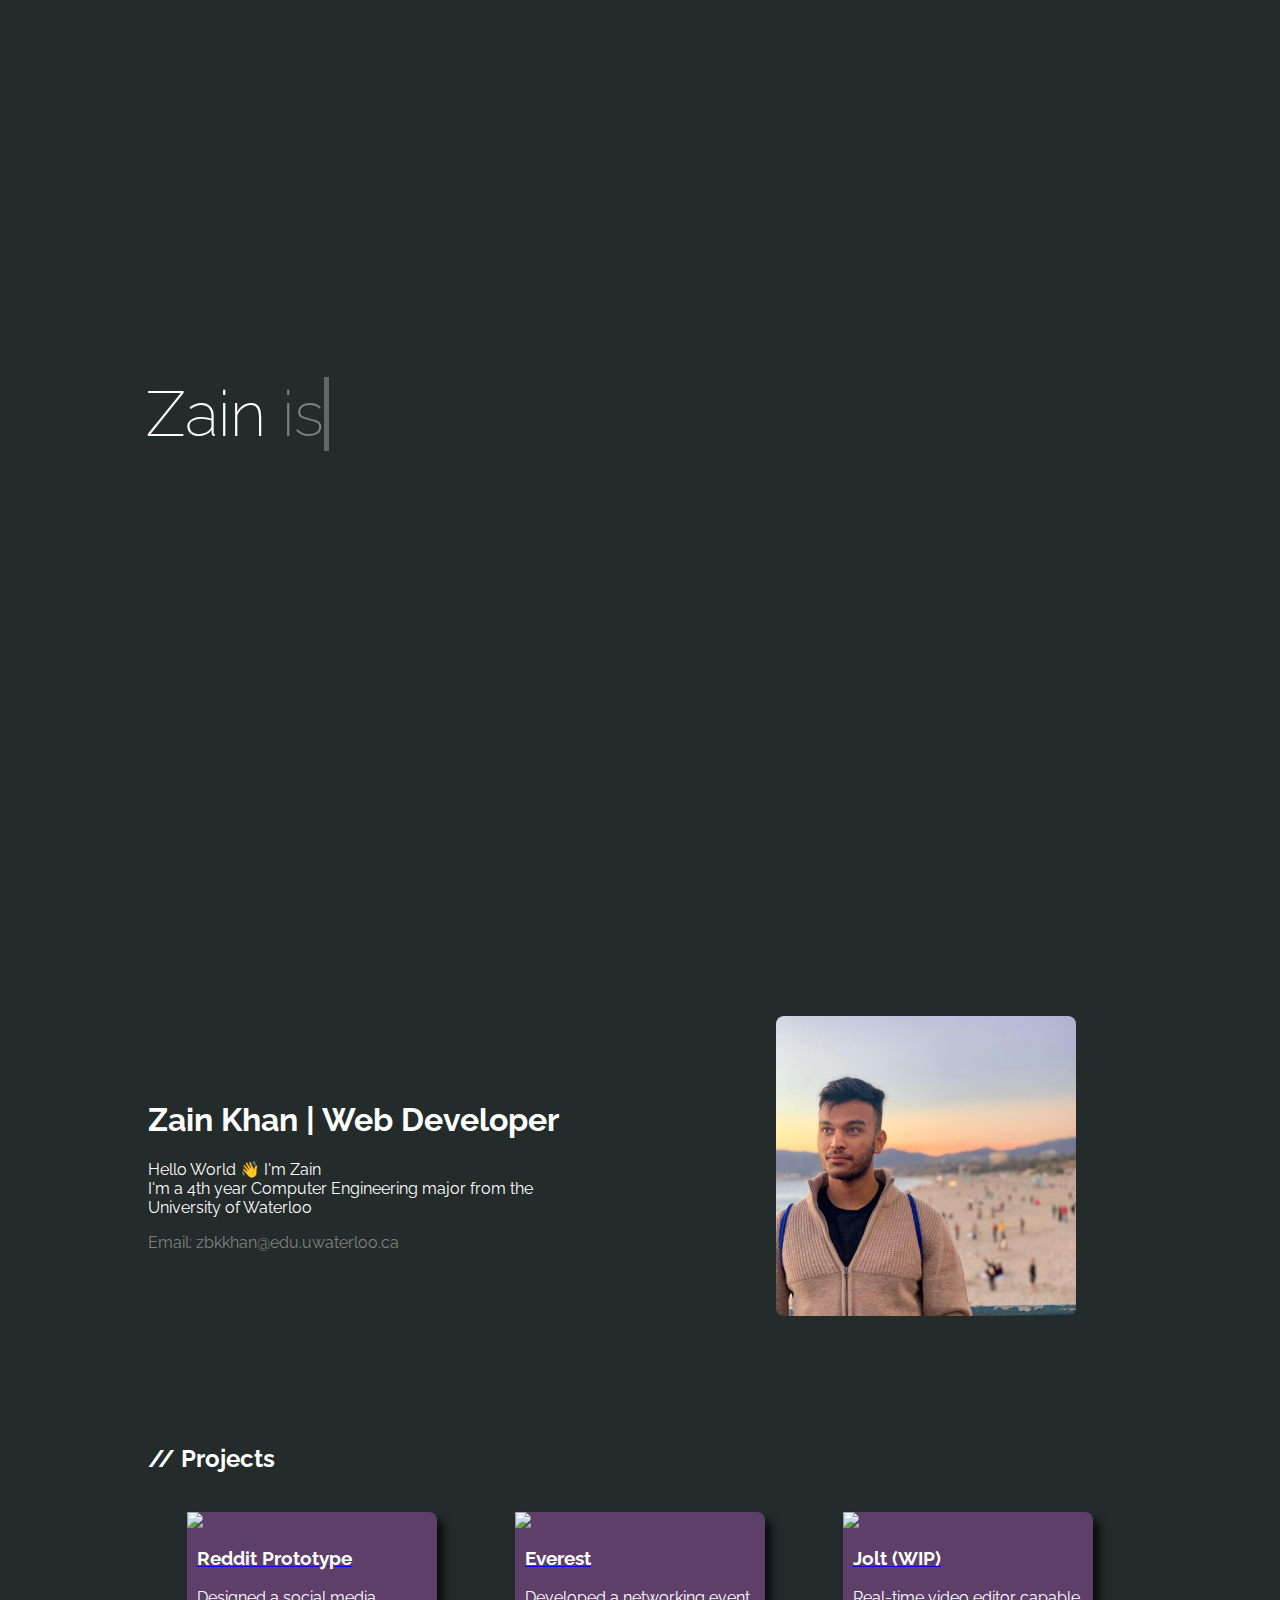
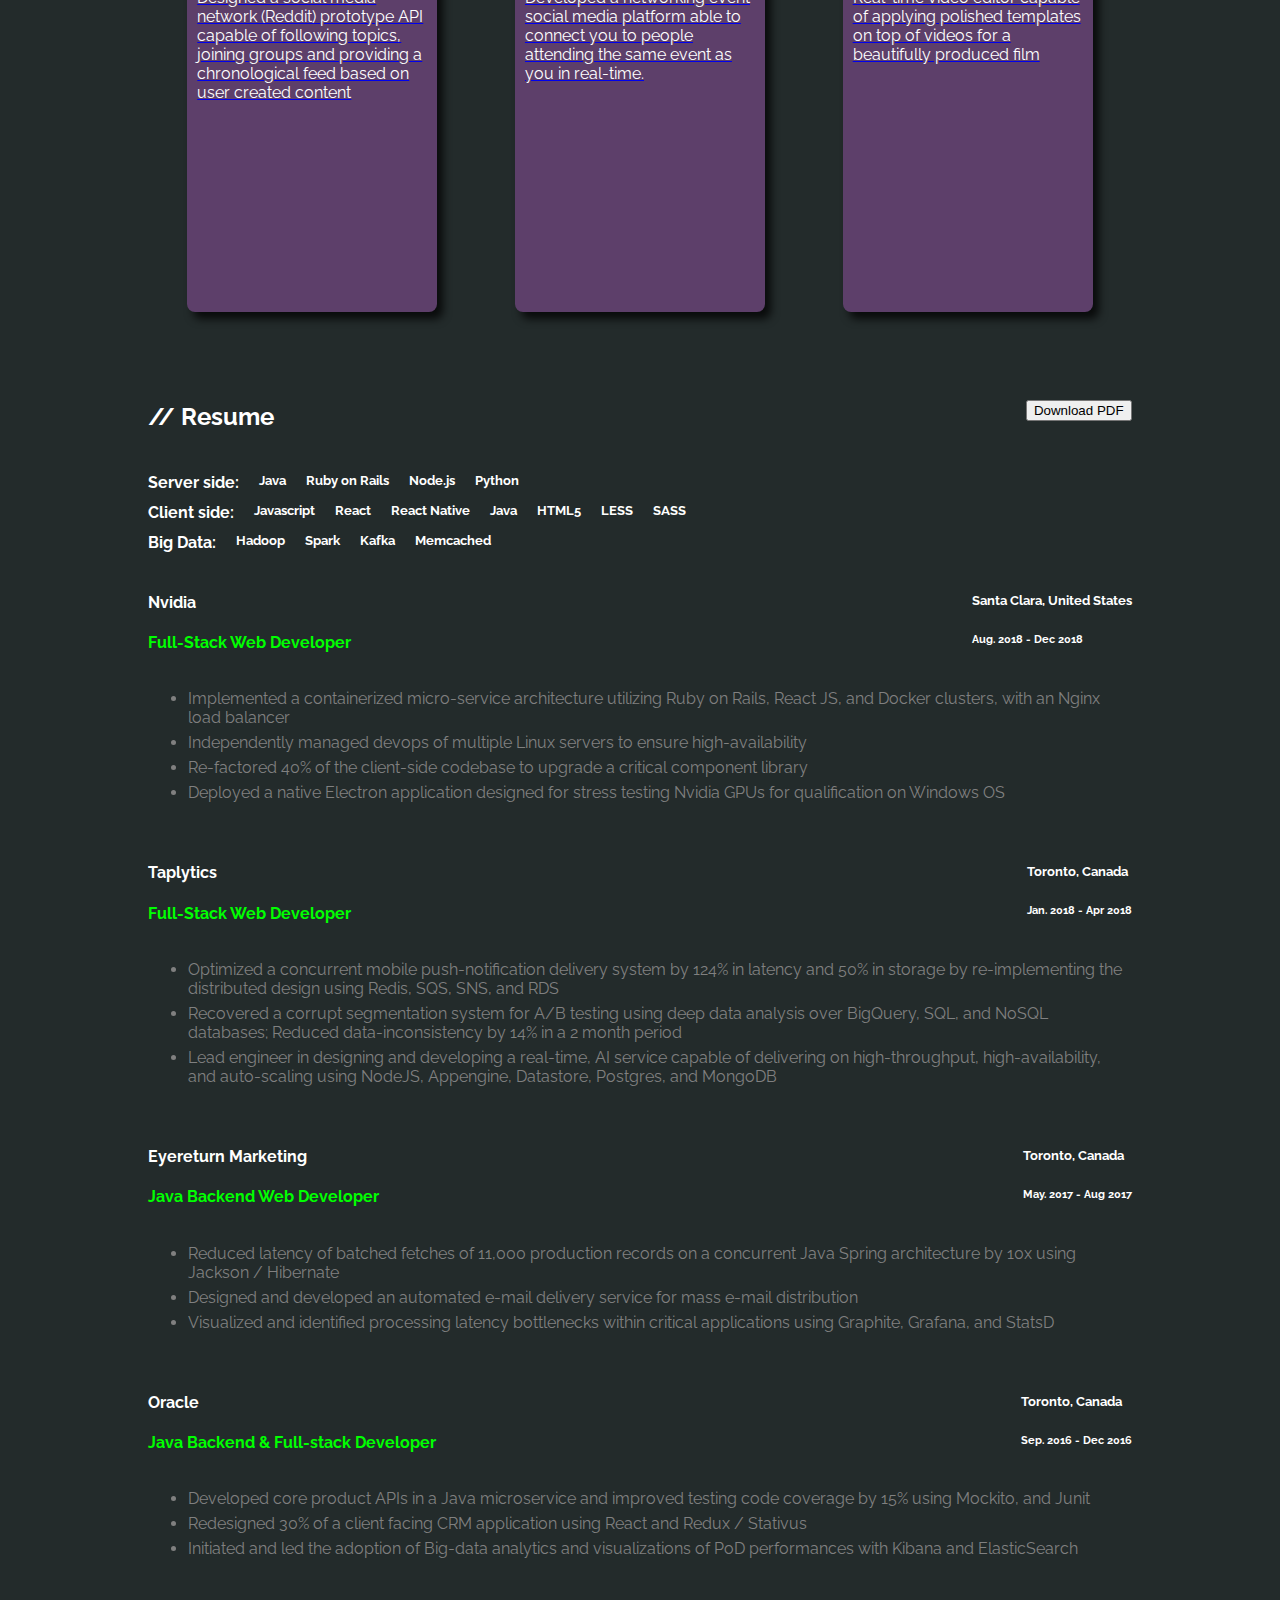
==== commit 0dc96274: "Added PDF resume" ====
--- a/index.html
+++ b/index.html
@@ -85,7 +85,17 @@
             
             
             <div class="resume">
-                <h2>// Resume</h2>
+                <div  class="resume-header">
+                    <h2>// Resume</h2>
+                    <span>
+                        <a href="Zain_s_Resume_2019.pdf" download>
+                        <button>Download PDF</button>
+                        </a>
+                    </span>
+                    
+                    
+                </div>
+                
                 <div class="anim skills">
                     <div class="skill-section"> <!-- repeatable -->
                         <section class="skill-body">
--- a/new-style.css
+++ b/new-style.css
@@ -102,7 +102,14 @@
 .resume {
     grid-area: resume;
 }
+.resume-header {
+    display: flex;
+    justify-content: space-between;
+}
 
+.resume-header span {
+    padding-top: 18px
+}
 .skills {
     margin-bottom: 30px;
 }
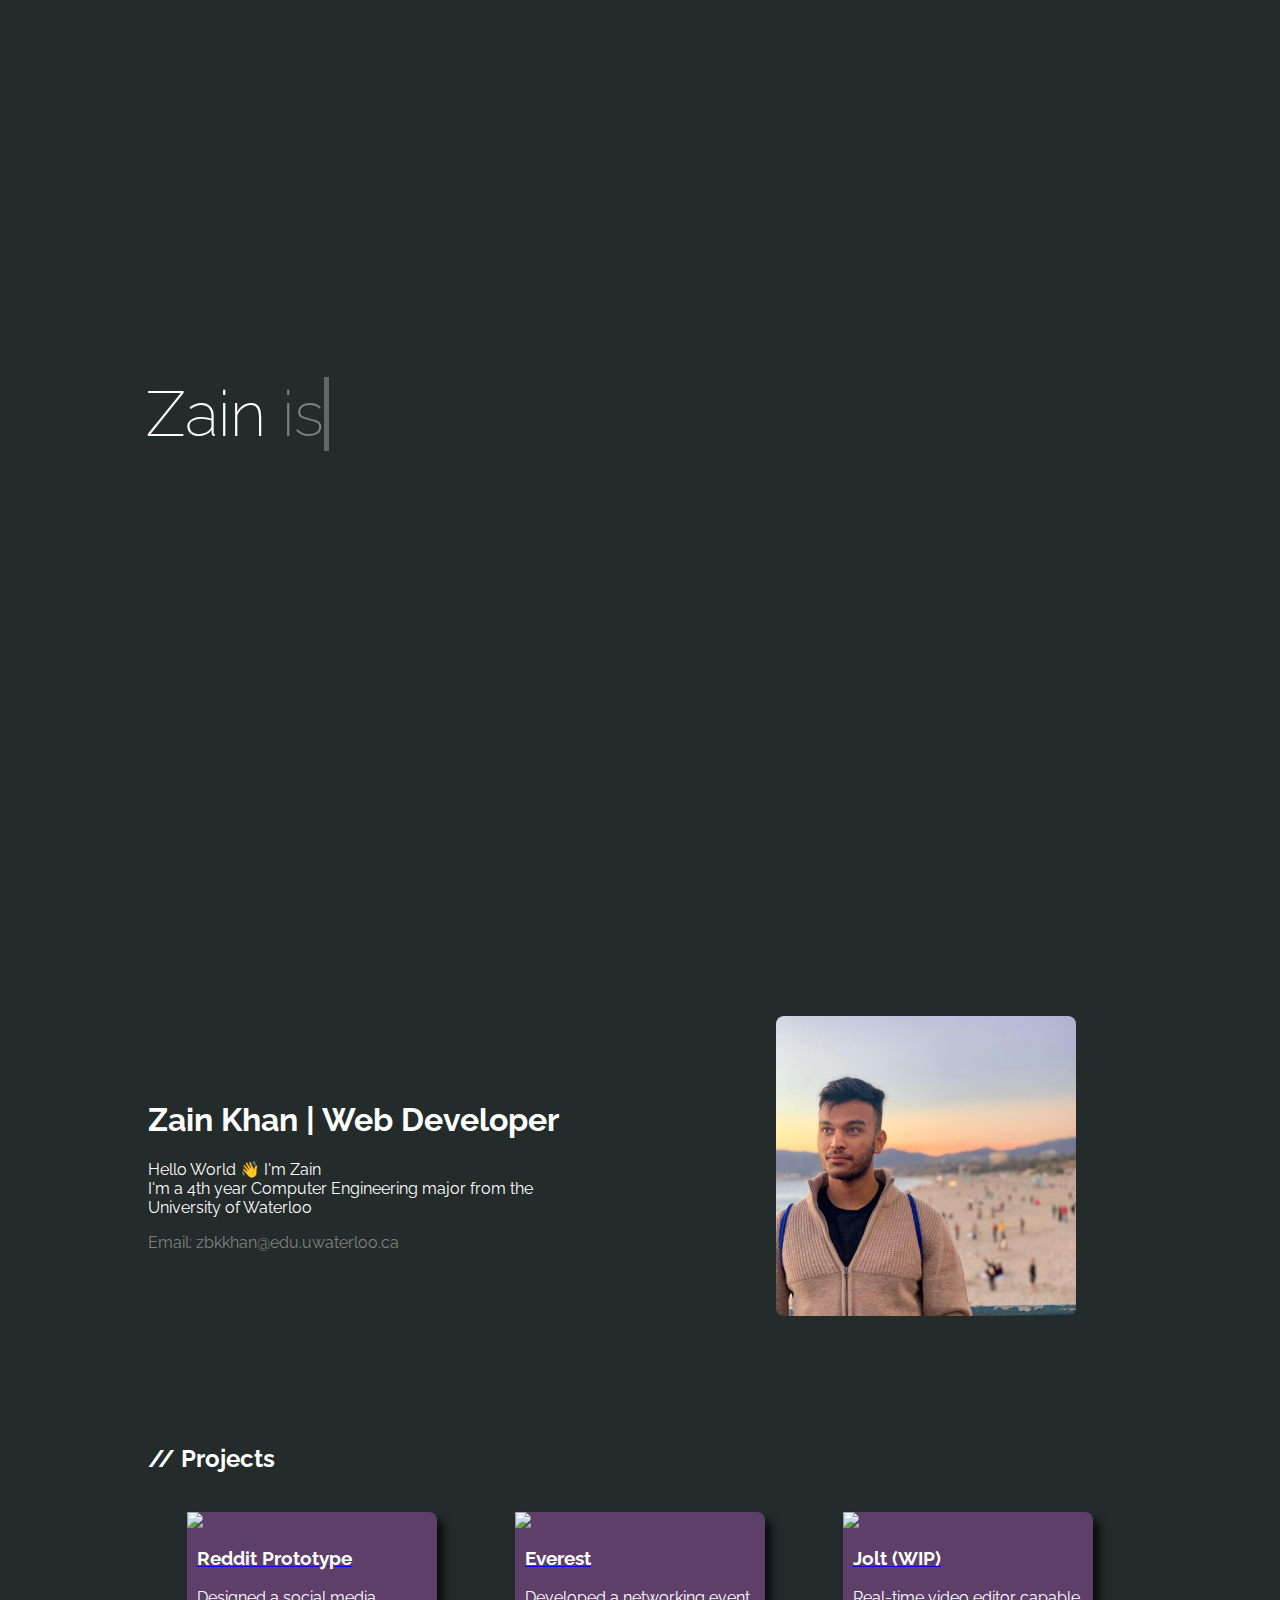
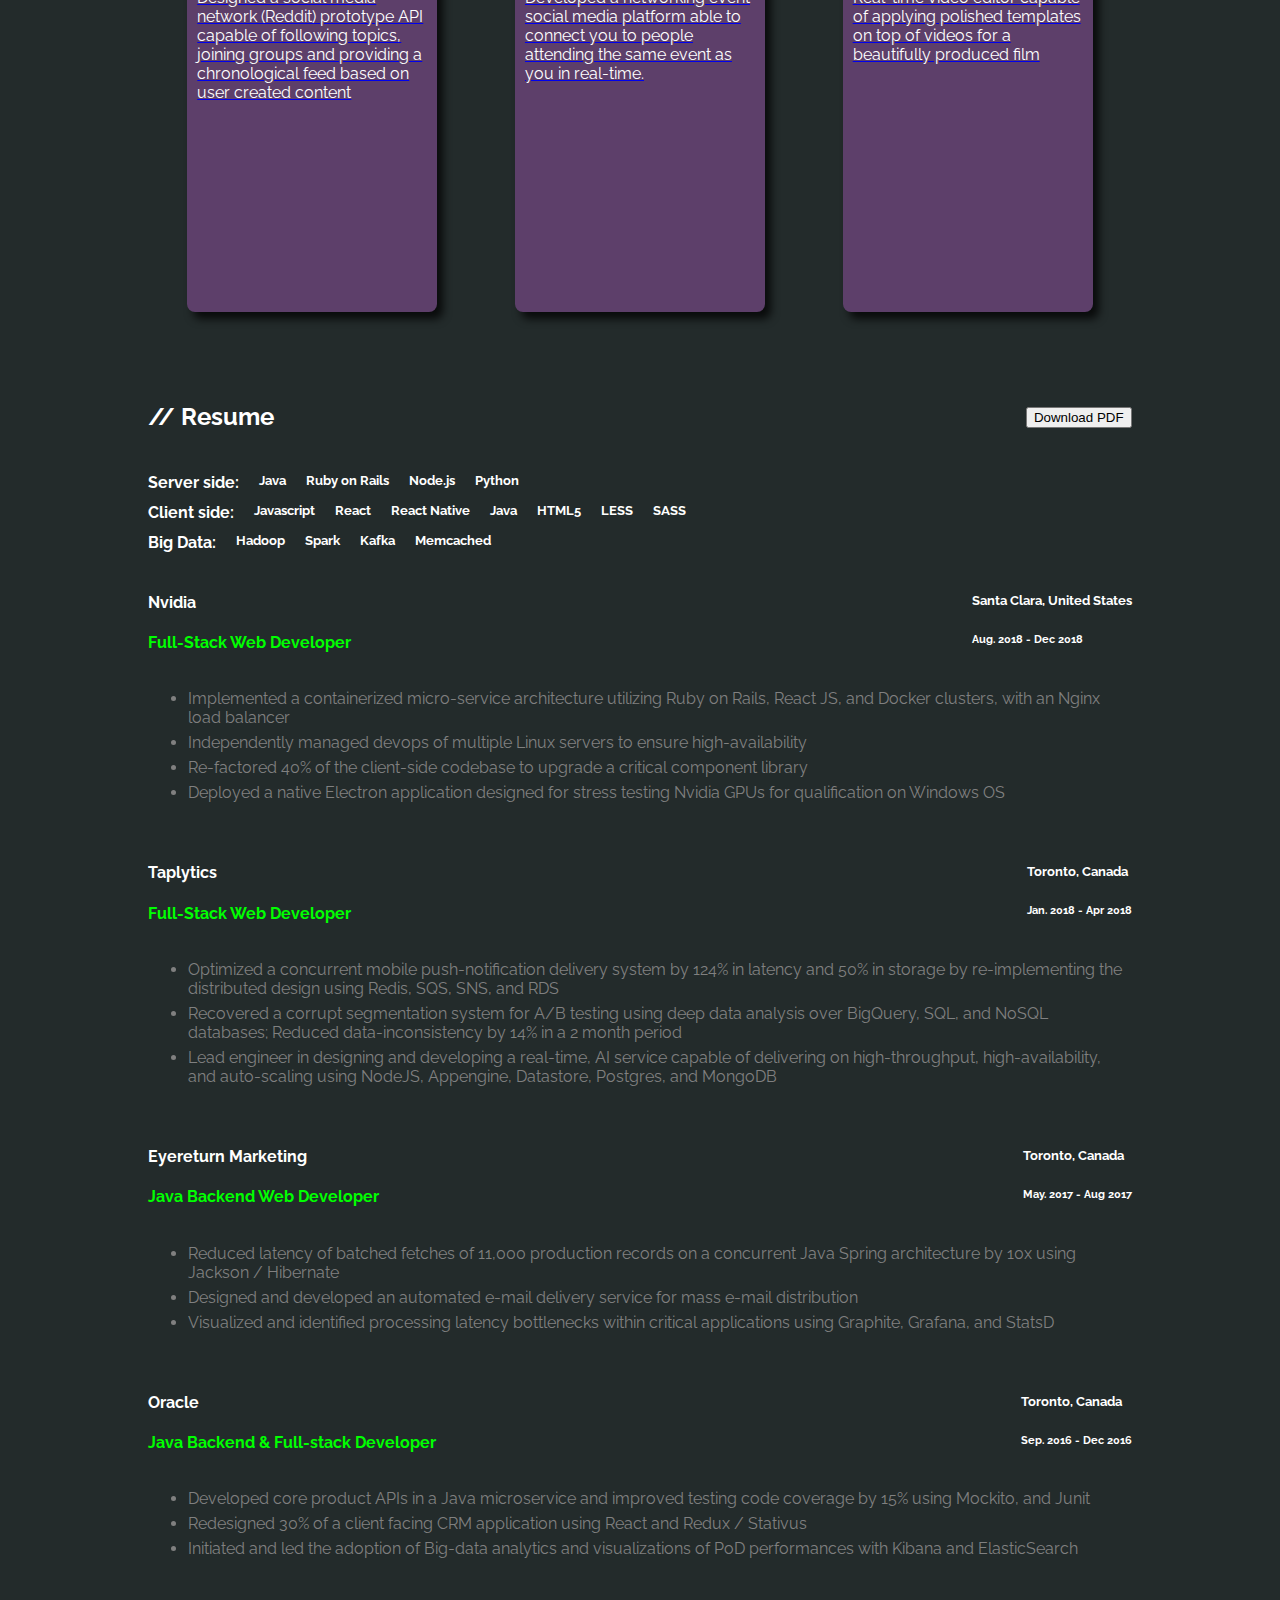
==== commit 309a38be: "Changed delay time" ====
--- a/index.html
+++ b/index.html
@@ -258,7 +258,7 @@
 //            }, 1000);
 //        });
         window.sr = ScrollReveal();
-        sr.reveal('.anim', {delay:500});
+        sr.reveal('.anim');
 
 //        ScrollReveal().reveal('.image');
     </script>
--- a/new-style.css
+++ b/new-style.css
@@ -108,7 +108,7 @@
 }
 
 .resume-header span {
-    padding-top: 18px
+    padding-top: 25px
 }
 .skills {
     margin-bottom: 30px;
